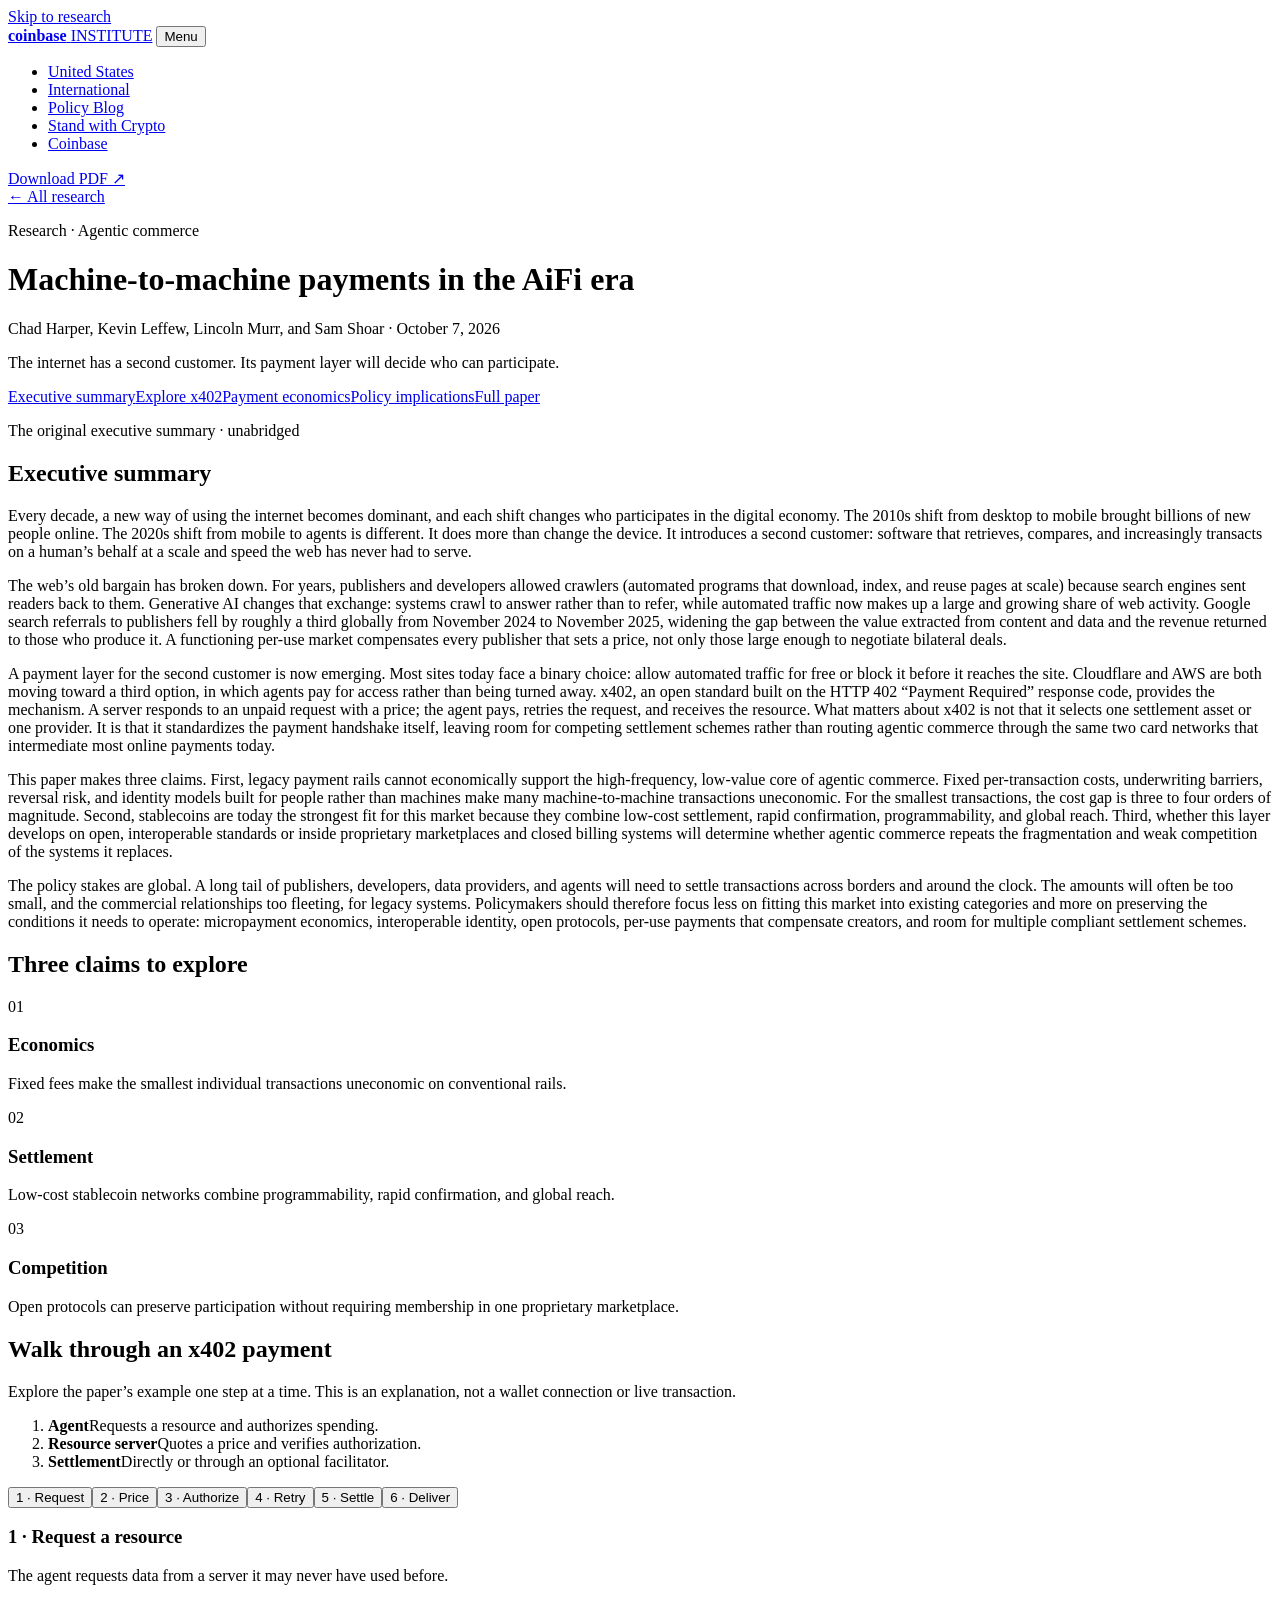
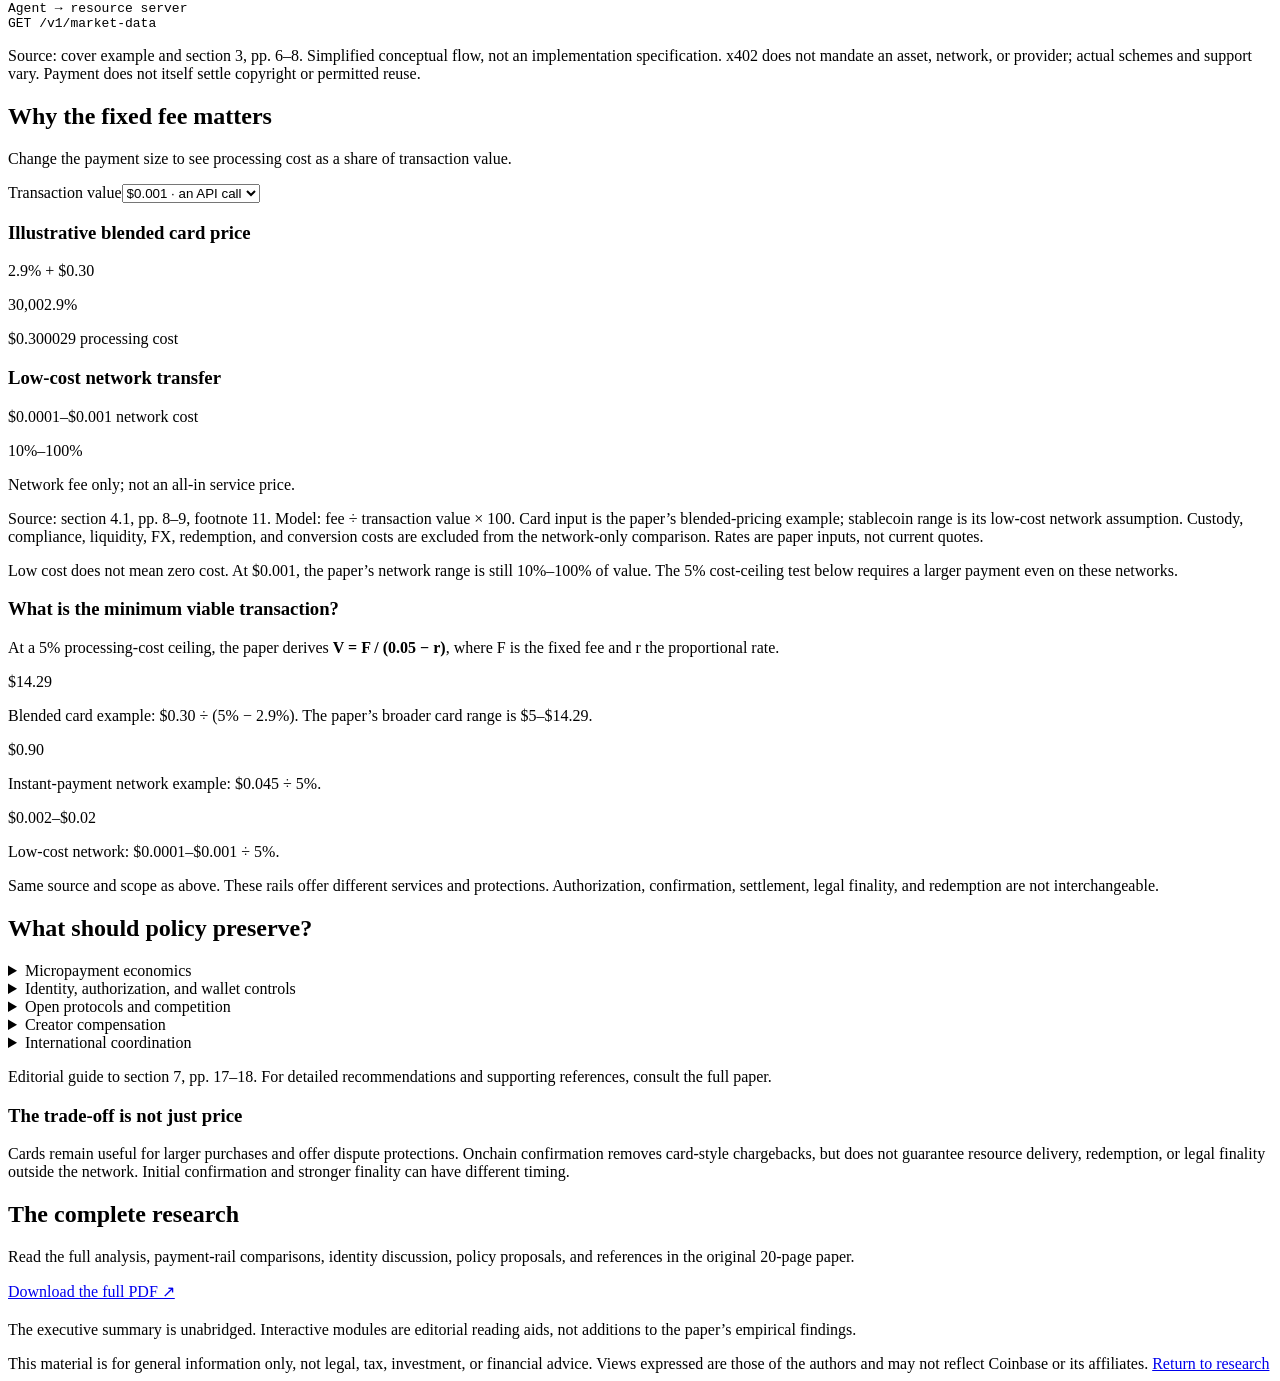
==== machine-to-machine-payments.html @ 58b58902 "Add files via upload" ====
<!doctype html>
<html lang="en"><head><meta charset="utf-8"><meta name="viewport" content="width=device-width,initial-scale=1"><title>Machine-to-machine payments | Coinbase Institute</title><link rel="stylesheet" href="assets/css/research.css"><script src="assets/js/research.js" defer></script></head><body>
<a class="skip" href="#main">Skip to research</a>
<header class="site-header">
    <a class="brand" href="index.html"><strong>coinbase</strong> <span>INSTITUTE</span></a>
    <button class="menu-toggle" type="button" aria-expanded="false" aria-controls="primaryNav">Menu</button>
    <nav id="primaryNav" aria-label="Main navigation"><ul>
        <li><a href="https://www.coinbase.com/public-policy/advocacy/united-states">United States</a></li>
        <li><a href="https://www.coinbase.com/public-policy/advocacy/international">International</a></li>
        <li><a href="https://www.coinbase.com/blog/landing/policy">Policy Blog</a></li>
        <li><a href="https://www.standwithcrypto.org/">Stand with Crypto</a></li>
        <li><a href="https://www.coinbase.com/">Coinbase</a></li>
    </ul></nav>
</header>
<div class="research-download"><a class="button" href="https://ctf-images-01.coinbasecdn.net/o10es7wu5gm1/2hzzz7Cb0TFfsec2shkXdT/d8122674fa97dd930ec75b16ccbdc026/10.05.research_CBI-machine-to-machine.pdf">Download PDF ↗</a></div>
<main id="main"><a href="index.html">← All research</a><p class="eyebrow">Research · Agentic commerce</p><h1>Machine-to-machine payments in the AiFi era</h1><p class="meta">Chad Harper, Kevin Leffew, Lincoln Murr, and Sam Shoar · October 7, 2026</p><p class="lede">The internet has a second customer. Its payment layer will decide who can participate.</p><nav aria-label="Article sections"><a href="#summary">Executive summary</a><a href="#handshake">Explore x402</a><a href="#economics">Payment economics</a><a href="#policy">Policy implications</a><a href="#paper">Full paper</a></nav>
<section id="summary" class="reading"><p class="eyebrow">The original executive summary · unabridged</p><h2>Executive summary</h2>
<p>Every decade, a new way of using the internet becomes dominant, and each shift changes who participates in the digital economy. The 2010s shift from desktop to mobile brought billions of new people online. The 2020s shift from mobile to agents is different. It does more than change the device. It introduces a second customer: software that retrieves, compares, and increasingly transacts on a human’s behalf at a scale and speed the web has never had to serve.</p>
<p>The web’s old bargain has broken down. For years, publishers and developers allowed crawlers (automated programs that download, index, and reuse pages at scale) because search engines sent readers back to them. Generative AI changes that exchange: systems crawl to answer rather than to refer, while automated traffic now makes up a large and growing share of web activity. Google search referrals to publishers fell by roughly a third globally from November 2024 to November 2025, widening the gap between the value extracted from content and data and the revenue returned to those who produce it. A functioning per-use market compensates every publisher that sets a price, not only those large enough to negotiate bilateral deals.</p>
<p>A payment layer for the second customer is now emerging. Most sites today face a binary choice: allow automated traffic for free or block it before it reaches the site. Cloudflare and AWS are both moving toward a third option, in which agents pay for access rather than being turned away. x402, an open standard built on the HTTP 402 “Payment Required” response code, provides the mechanism. A server responds to an unpaid request with a price; the agent pays, retries the request, and receives the resource. What matters about x402 is not that it selects one settlement asset or one provider. It is that it standardizes the payment handshake itself, leaving room for competing settlement schemes rather than routing agentic commerce through the same two card networks that intermediate most online payments today.</p>
<p>This paper makes three claims. First, legacy payment rails cannot economically support the high-frequency, low-value core of agentic commerce. Fixed per-transaction costs, underwriting barriers, reversal risk, and identity models built for people rather than machines make many machine-to-machine transactions uneconomic. For the smallest transactions, the cost gap is three to four orders of magnitude. Second, stablecoins are today the strongest fit for this market because they combine low-cost settlement, rapid confirmation, programmability, and global reach. Third, whether this layer develops on open, interoperable standards or inside proprietary marketplaces and closed billing systems will determine whether agentic commerce repeats the fragmentation and weak competition of the systems it replaces.</p>
<p>The policy stakes are global. A long tail of publishers, developers, data providers, and agents will need to settle transactions across borders and around the clock. The amounts will often be too small, and the commercial relationships too fleeting, for legacy systems. Policymakers should therefore focus less on fitting this market into existing categories and more on preserving the conditions it needs to operate: micropayment economics, interoperable identity, open protocols, per-use payments that compensate creators, and room for multiple compliant settlement schemes.</p></section>
<section><h2>Three claims to explore</h2><div class="grid"><div class="panel"><span class="stat">01</span><h3>Economics</h3><p>Fixed fees make the smallest individual transactions uneconomic on conventional rails.</p></div><div class="panel"><span class="stat">02</span><h3>Settlement</h3><p>Low-cost stablecoin networks combine programmability, rapid confirmation, and global reach.</p></div><div class="panel"><span class="stat">03</span><h3>Competition</h3><p>Open protocols can preserve participation without requiring membership in one proprietary marketplace.</p></div></div></section>
<section id="handshake"><h2>Walk through an x402 payment</h2><p>Explore the paper’s example one step at a time. This is an explanation, not a wallet connection or live transaction.</p><ol class="flow"><li><strong>Agent</strong>Requests a resource and authorizes spending.</li><li><strong>Resource server</strong>Quotes a price and verifies authorization.</li><li><strong>Settlement</strong>Directly or through an optional facilitator.</li></ol><div class="panel tinted"><div class="choices" role="group" aria-label="Payment handshake steps"><button data-step="0" aria-pressed="true">1 · Request</button><button data-step="1" aria-pressed="false">2 · Price</button><button data-step="2" aria-pressed="false">3 · Authorize</button><button data-step="3" aria-pressed="false">4 · Retry</button><button data-step="4" aria-pressed="false">5 · Settle</button><button data-step="5" aria-pressed="false">6 · Deliver</button></div><div id="step-result" aria-live="polite"><h3>1 · Request a resource</h3><p>The agent requests data from a server it may never have used before.</p><pre>Agent → resource server
GET /v1/market-data</pre></div><p class="source">Source: cover example and section 3, pp. 6–8. Simplified conceptual flow, not an implementation specification. x402 does not mandate an asset, network, or provider; actual schemes and support vary. Payment does not itself settle copyright or permitted reuse.</p></div></section>
<section id="economics"><h2>Why the fixed fee matters</h2><div class="panel"><p>Change the payment size to see processing cost as a share of transaction value.</p><label for="payment-size">Transaction value<select id="payment-size"><option value="0.001">$0.001 · an API call</option><option value="0.01">$0.01</option><option value="0.1">$0.10</option><option value="1">$1</option><option value="10">$10</option><option value="60">$60 · a purchase</option></select></label><div class="two"><div><h3>Illustrative blended card price</h3><p>2.9% + $0.30</p><output class="result" id="card-share">30,002.9%</output><p id="card-fee">$0.300029 processing cost</p></div><div><h3>Low-cost network transfer</h3><p>$0.0001–$0.001 network cost</p><output class="result" id="network-share">10%–100%</output><p>Network fee only; not an all-in service price.</p></div></div><p class="source">Source: section 4.1, pp. 8–9, footnote 11. Model: fee ÷ transaction value × 100. Card input is the paper’s blended-pricing example; stablecoin range is its low-cost network assumption. Custody, compliance, liquidity, FX, redemption, and conversion costs are excluded from the network-only comparison. Rates are paper inputs, not current quotes.</p><p class="note">Low cost does not mean zero cost. At $0.001, the paper’s network range is still 10%–100% of value. The 5% cost-ceiling test below requires a larger payment even on these networks.</p></div><h3>What is the minimum viable transaction?</h3><p>At a 5% processing-cost ceiling, the paper derives <strong>V = F / (0.05 − r)</strong>, where F is the fixed fee and r the proportional rate.</p><div class="grid"><div class="panel"><span class="stat">$14.29</span><p>Blended card example: $0.30 ÷ (5% − 2.9%). The paper’s broader card range is $5–$14.29.</p></div><div class="panel"><span class="stat">$0.90</span><p>Instant-payment network example: $0.045 ÷ 5%.</p></div><div class="panel"><span class="stat">$0.002–$0.02</span><p>Low-cost network: $0.0001–$0.001 ÷ 5%.</p></div></div><p class="source">Same source and scope as above. These rails offer different services and protections. Authorization, confirmation, settlement, legal finality, and redemption are not interchangeable.</p></section>
<section id="policy" class="reading"><h2>What should policy preserve?</h2><details><summary>Micropayment economics</summary><p>Preserve viable per-use transactions rather than importing fixed costs and relationship requirements from higher-value commerce.</p></details><details><summary>Identity, authorization, and wallet controls</summary><p>Build compliance around the principal, the agent’s mandate, and bounded spending authority. A low network fee does not remove legal obligations.</p></details><details><summary>Open protocols and competition</summary><p>Keep payment handshakes interoperable and discovery accessible across providers. Open protocols should allow multiple compliant settlement schemes.</p></details><details><summary>Creator compensation</summary><p>Per-use payments can compensate publishers and developers that authorize access, including those too small for bilateral licensing deals.</p></details><details><summary>International coordination</summary><p>Coordinate early so cross-border standards do not default to incompatible proprietary billing systems.</p></details><p class="source">Editorial guide to section 7, pp. 17–18. For detailed recommendations and supporting references, consult the full paper.</p><h3>The trade-off is not just price</h3><p>Cards remain useful for larger purchases and offer dispute protections. Onchain confirmation removes card-style chargebacks, but does not guarantee resource delivery, redemption, or legal finality outside the network. Initial confirmation and stronger finality can have different timing.</p></section>
<section id="paper" class="download"><h2>The complete research</h2><p>Read the full analysis, payment-rail comparisons, identity discussion, policy proposals, and references in the original 20-page paper.</p><a class="button" href="https://ctf-images-01.coinbasecdn.net/o10es7wu5gm1/2hzzz7Cb0TFfsec2shkXdT/d8122674fa97dd930ec75b16ccbdc026/10.05.research_CBI-machine-to-machine.pdf">Download the full PDF ↗</a><p style="margin-top:20px">The executive summary is unabridged. Interactive modules are editorial reading aids, not additions to the paper’s empirical findings.</p></section></main><footer>This material is for general information only, not legal, tax, investment, or financial advice. Views expressed are those of the authors and may not reflect Coinbase or its affiliates. <a href="index.html">Return to research</a></footer></body></html>
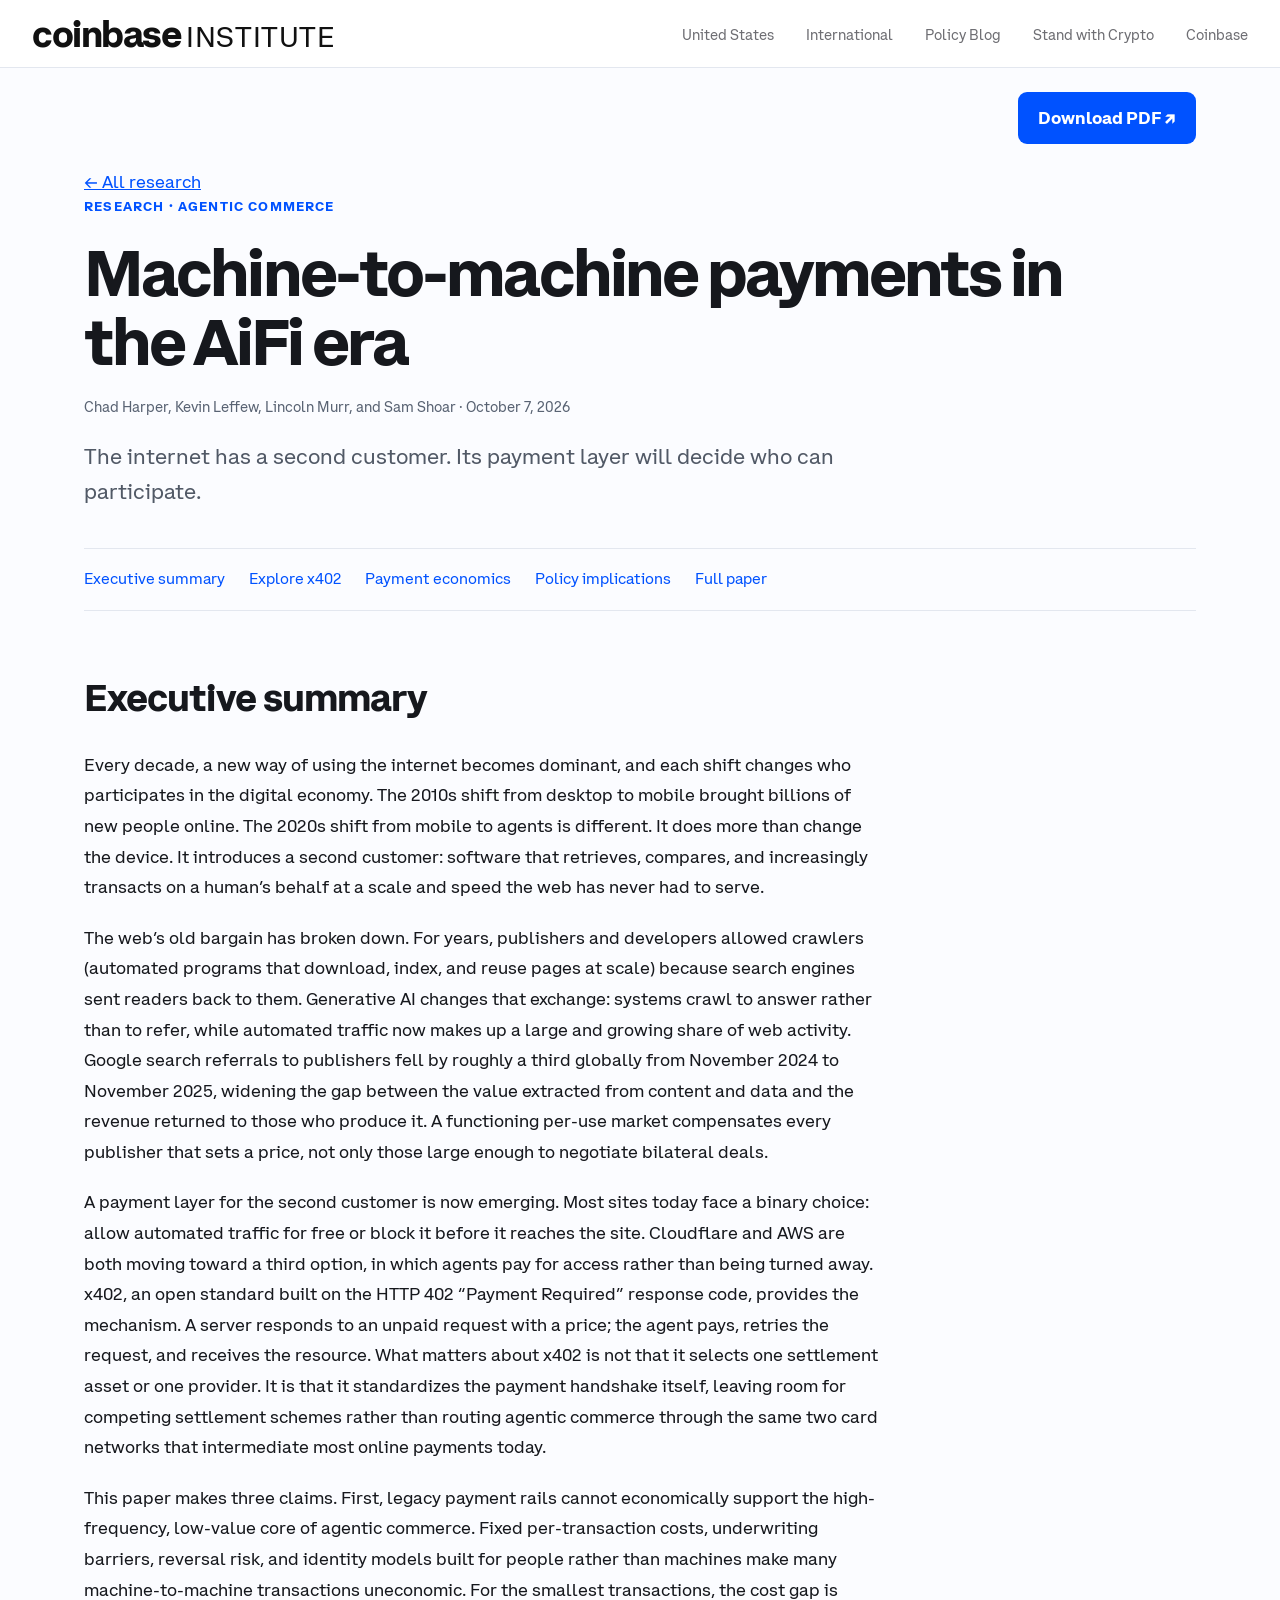
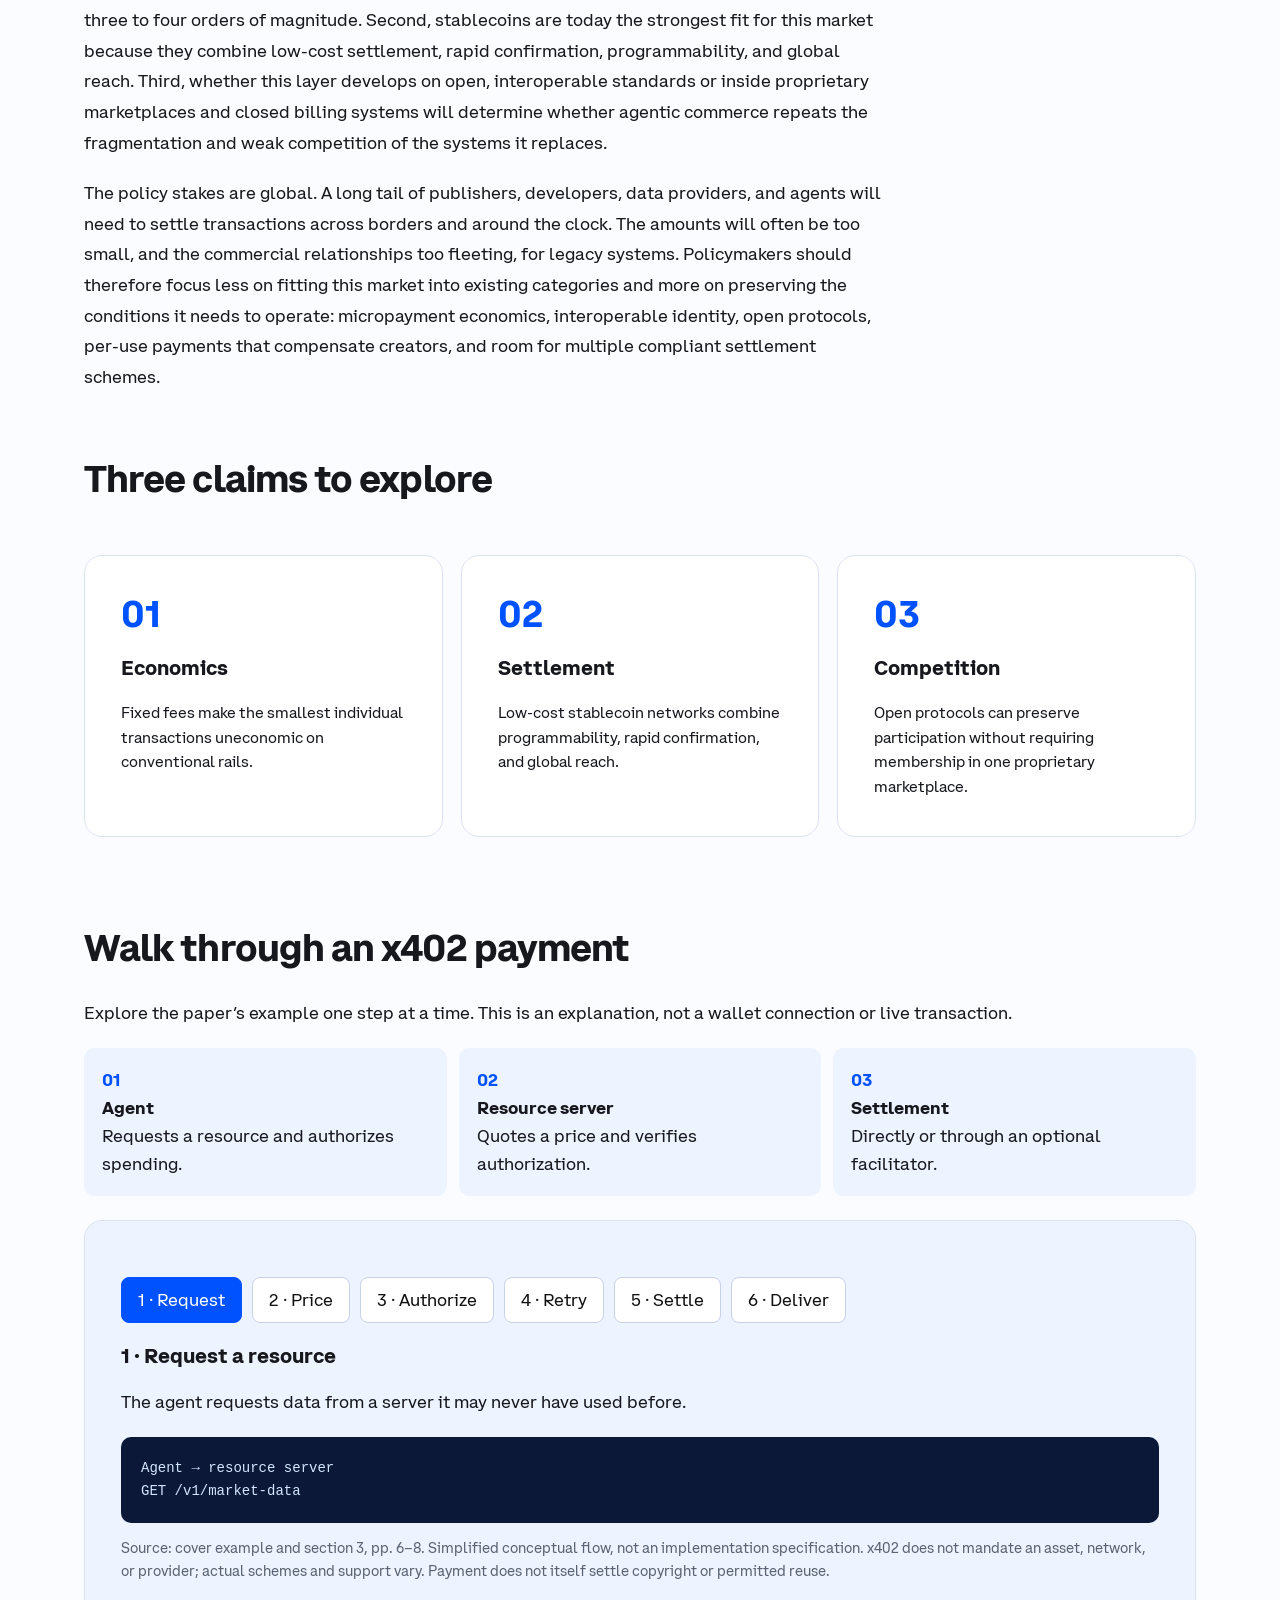
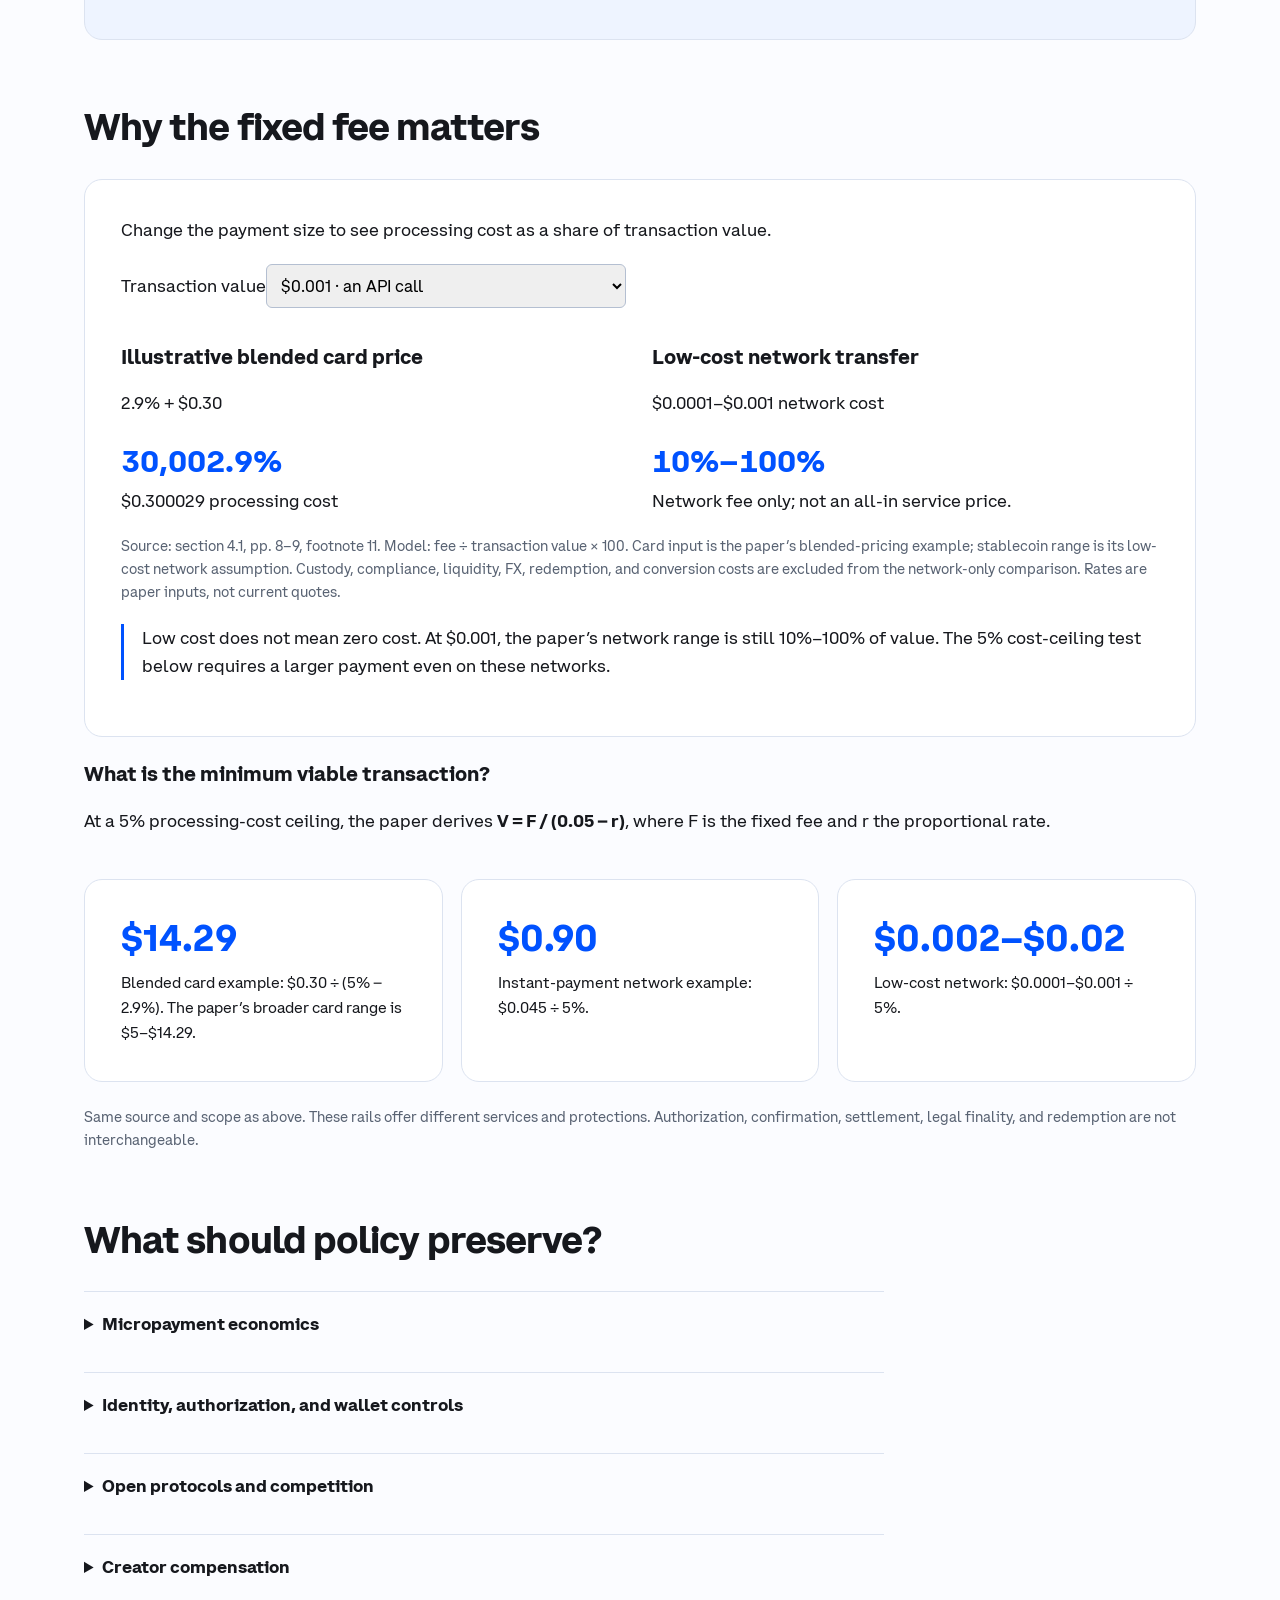
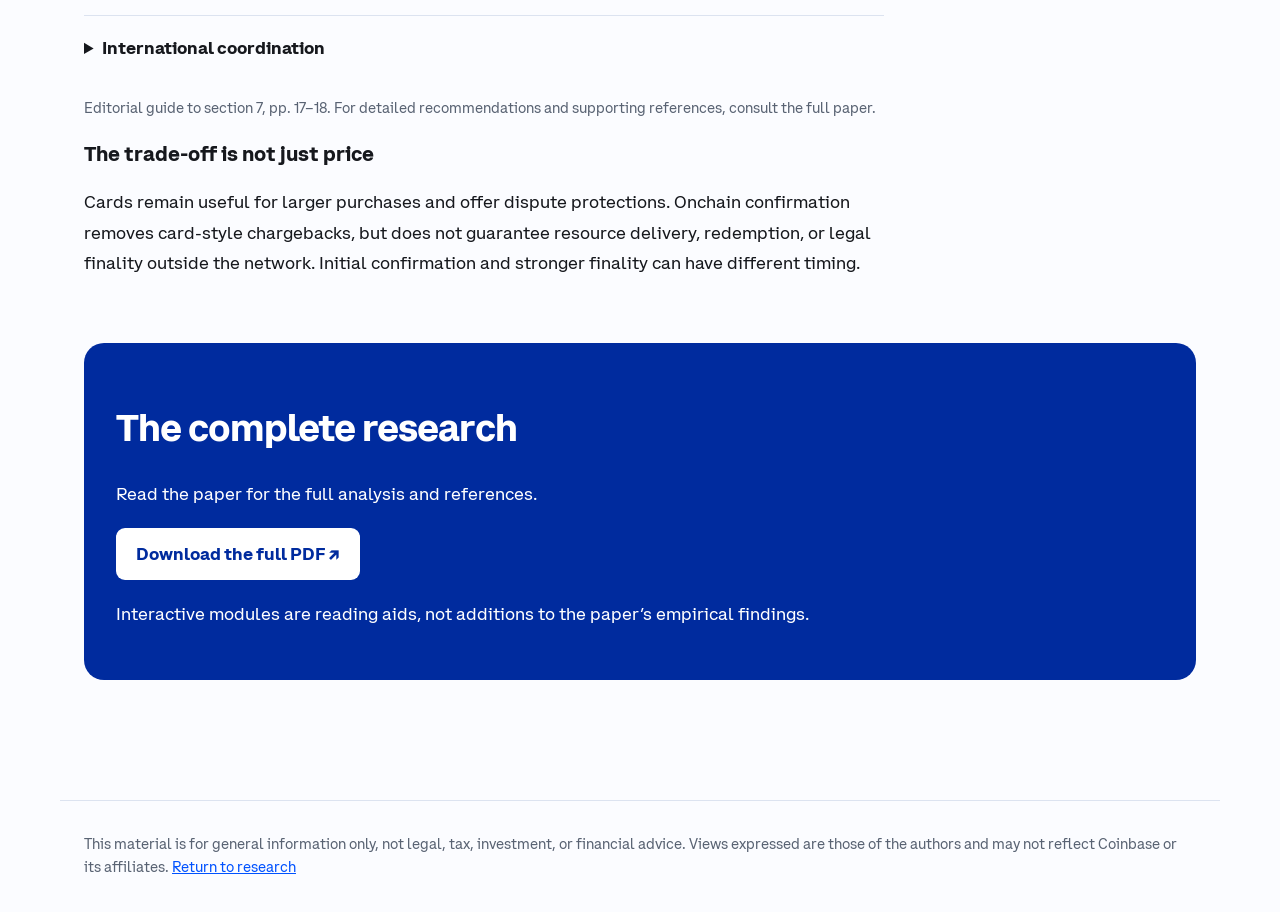
==== commit 9b4d7fa2: "Update machine-to-machine-payments.html" ====
--- a/machine-to-machine-payments.html
+++ b/machine-to-machine-payments.html
@@ -14,7 +14,7 @@
 </header>
 <div class="research-download"><a class="button" href="https://ctf-images-01.coinbasecdn.net/o10es7wu5gm1/2hzzz7Cb0TFfsec2shkXdT/d8122674fa97dd930ec75b16ccbdc026/10.05.research_CBI-machine-to-machine.pdf">Download PDF ↗</a></div>
 <main id="main"><a href="index.html">← All research</a><p class="eyebrow">Research · Agentic commerce</p><h1>Machine-to-machine payments in the AiFi era</h1><p class="meta">Chad Harper, Kevin Leffew, Lincoln Murr, and Sam Shoar · October 7, 2026</p><p class="lede">The internet has a second customer. Its payment layer will decide who can participate.</p><nav aria-label="Article sections"><a href="#summary">Executive summary</a><a href="#handshake">Explore x402</a><a href="#economics">Payment economics</a><a href="#policy">Policy implications</a><a href="#paper">Full paper</a></nav>
-<section id="summary" class="reading"><p class="eyebrow">The original executive summary · unabridged</p><h2>Executive summary</h2>
+<section id="summary" class="reading"><h2>Executive summary</h2>
 <p>Every decade, a new way of using the internet becomes dominant, and each shift changes who participates in the digital economy. The 2010s shift from desktop to mobile brought billions of new people online. The 2020s shift from mobile to agents is different. It does more than change the device. It introduces a second customer: software that retrieves, compares, and increasingly transacts on a human’s behalf at a scale and speed the web has never had to serve.</p>
 <p>The web’s old bargain has broken down. For years, publishers and developers allowed crawlers (automated programs that download, index, and reuse pages at scale) because search engines sent readers back to them. Generative AI changes that exchange: systems crawl to answer rather than to refer, while automated traffic now makes up a large and growing share of web activity. Google search referrals to publishers fell by roughly a third globally from November 2024 to November 2025, widening the gap between the value extracted from content and data and the revenue returned to those who produce it. A functioning per-use market compensates every publisher that sets a price, not only those large enough to negotiate bilateral deals.</p>
 <p>A payment layer for the second customer is now emerging. Most sites today face a binary choice: allow automated traffic for free or block it before it reaches the site. Cloudflare and AWS are both moving toward a third option, in which agents pay for access rather than being turned away. x402, an open standard built on the HTTP 402 “Payment Required” response code, provides the mechanism. A server responds to an unpaid request with a price; the agent pays, retries the request, and receives the resource. What matters about x402 is not that it selects one settlement asset or one provider. It is that it standardizes the payment handshake itself, leaving room for competing settlement schemes rather than routing agentic commerce through the same two card networks that intermediate most online payments today.</p>
@@ -25,4 +25,4 @@
 GET /v1/market-data</pre></div><p class="source">Source: cover example and section 3, pp. 6–8. Simplified conceptual flow, not an implementation specification. x402 does not mandate an asset, network, or provider; actual schemes and support vary. Payment does not itself settle copyright or permitted reuse.</p></div></section>
 <section id="economics"><h2>Why the fixed fee matters</h2><div class="panel"><p>Change the payment size to see processing cost as a share of transaction value.</p><label for="payment-size">Transaction value<select id="payment-size"><option value="0.001">$0.001 · an API call</option><option value="0.01">$0.01</option><option value="0.1">$0.10</option><option value="1">$1</option><option value="10">$10</option><option value="60">$60 · a purchase</option></select></label><div class="two"><div><h3>Illustrative blended card price</h3><p>2.9% + $0.30</p><output class="result" id="card-share">30,002.9%</output><p id="card-fee">$0.300029 processing cost</p></div><div><h3>Low-cost network transfer</h3><p>$0.0001–$0.001 network cost</p><output class="result" id="network-share">10%–100%</output><p>Network fee only; not an all-in service price.</p></div></div><p class="source">Source: section 4.1, pp. 8–9, footnote 11. Model: fee ÷ transaction value × 100. Card input is the paper’s blended-pricing example; stablecoin range is its low-cost network assumption. Custody, compliance, liquidity, FX, redemption, and conversion costs are excluded from the network-only comparison. Rates are paper inputs, not current quotes.</p><p class="note">Low cost does not mean zero cost. At $0.001, the paper’s network range is still 10%–100% of value. The 5% cost-ceiling test below requires a larger payment even on these networks.</p></div><h3>What is the minimum viable transaction?</h3><p>At a 5% processing-cost ceiling, the paper derives <strong>V = F / (0.05 − r)</strong>, where F is the fixed fee and r the proportional rate.</p><div class="grid"><div class="panel"><span class="stat">$14.29</span><p>Blended card example: $0.30 ÷ (5% − 2.9%). The paper’s broader card range is $5–$14.29.</p></div><div class="panel"><span class="stat">$0.90</span><p>Instant-payment network example: $0.045 ÷ 5%.</p></div><div class="panel"><span class="stat">$0.002–$0.02</span><p>Low-cost network: $0.0001–$0.001 ÷ 5%.</p></div></div><p class="source">Same source and scope as above. These rails offer different services and protections. Authorization, confirmation, settlement, legal finality, and redemption are not interchangeable.</p></section>
 <section id="policy" class="reading"><h2>What should policy preserve?</h2><details><summary>Micropayment economics</summary><p>Preserve viable per-use transactions rather than importing fixed costs and relationship requirements from higher-value commerce.</p></details><details><summary>Identity, authorization, and wallet controls</summary><p>Build compliance around the principal, the agent’s mandate, and bounded spending authority. A low network fee does not remove legal obligations.</p></details><details><summary>Open protocols and competition</summary><p>Keep payment handshakes interoperable and discovery accessible across providers. Open protocols should allow multiple compliant settlement schemes.</p></details><details><summary>Creator compensation</summary><p>Per-use payments can compensate publishers and developers that authorize access, including those too small for bilateral licensing deals.</p></details><details><summary>International coordination</summary><p>Coordinate early so cross-border standards do not default to incompatible proprietary billing systems.</p></details><p class="source">Editorial guide to section 7, pp. 17–18. For detailed recommendations and supporting references, consult the full paper.</p><h3>The trade-off is not just price</h3><p>Cards remain useful for larger purchases and offer dispute protections. Onchain confirmation removes card-style chargebacks, but does not guarantee resource delivery, redemption, or legal finality outside the network. Initial confirmation and stronger finality can have different timing.</p></section>
-<section id="paper" class="download"><h2>The complete research</h2><p>Read the full analysis, payment-rail comparisons, identity discussion, policy proposals, and references in the original 20-page paper.</p><a class="button" href="https://ctf-images-01.coinbasecdn.net/o10es7wu5gm1/2hzzz7Cb0TFfsec2shkXdT/d8122674fa97dd930ec75b16ccbdc026/10.05.research_CBI-machine-to-machine.pdf">Download the full PDF ↗</a><p style="margin-top:20px">The executive summary is unabridged. Interactive modules are editorial reading aids, not additions to the paper’s empirical findings.</p></section></main><footer>This material is for general information only, not legal, tax, investment, or financial advice. Views expressed are those of the authors and may not reflect Coinbase or its affiliates. <a href="index.html">Return to research</a></footer></body></html>
+<section id="paper" class="download"><h2>The complete research</h2><p>Read the paper for the full analysis and references.</p><a class="button" href="https://ctf-images-01.coinbasecdn.net/o10es7wu5gm1/2hzzz7Cb0TFfsec2shkXdT/d8122674fa97dd930ec75b16ccbdc026/10.05.research_CBI-machine-to-machine.pdf">Download the full PDF ↗</a><p style="margin-top:20px">Interactive modules are reading aids, not additions to the paper’s empirical findings.</p></section></main><footer>This material is for general information only, not legal, tax, investment, or financial advice. Views expressed are those of the authors and may not reflect Coinbase or its affiliates. <a href="index.html">Return to research</a></footer></body></html>
--- a/assets/css/research.css
+++ b/assets/css/research.css
@@ -0,0 +1,24 @@
+@font-face{font-family:Coinbase;src:url('../../fonts/Coinbase_Sans-Regular-web-1.32.ttf')}
+@font-face{font-family:Coinbase;src:url('../../fonts/Coinbase_Sans-Bold-web-1.32.ttf');font-weight:700}
+*{box-sizing:border-box}html{scroll-behavior:smooth;scroll-padding-top:100px}body{margin:0;color:#16181d;background:#fbfcff;font:17px/1.65 Coinbase,system-ui,sans-serif}a{color:#0052ff}
+header{position:sticky;top:0;z-index:10;background:#ffffffed;backdrop-filter:blur(12px);border-bottom:1px solid #e3e7ef;padding:14px max(20px,calc((100vw - 1200px)/2));display:flex;align-items:center;justify-content:space-between;gap:16px}
+h1{font-size:clamp(2.2rem,5vw,4rem);line-height:1.08;letter-spacing:-.045em;max-width:1000px;margin:20px 0}h2{font-size:clamp(1.6rem,3vw,2.3rem);line-height:1.2;letter-spacing:-.025em}h3{line-height:1.3}p{margin:0 0 1.25rem}
+main{max-width:1160px;margin:auto;padding:56px 24px}.brand{color:#111;text-decoration:none;line-height:1.2}.brand strong{font-size:26px;letter-spacing:-1px}.brand span{font-size:16px}
+ .eyebrow{text-transform:uppercase;letter-spacing:.09em;color:#0052ff;font-size:13px;font-weight:700}.lede{font-size:21px;color:#515966;max-width:800px}.meta,.source{color:#596373;font-size:14px}
+ .button{display:inline-flex;align-items:center;justify-content:center;background:#0052ff;color:white;padding:12px 20px;border-radius:9px;text-decoration:none;font-weight:700;min-height:44px}.actions{display:flex;flex-wrap:wrap;align-items:center;gap:20px;margin:28px 0}
+nav{display:flex;flex-wrap:wrap;gap:10px 24px;border-block:1px solid #e3e7ef;padding:18px 0;margin:40px 0}nav a{font-size:15px;text-decoration:none}section{margin:64px 0}.reading{max-width:800px}.reading p{line-height:1.8}
+ .panel{background:white;border:1px solid #dce3f0;border-radius:18px;padding:clamp(20px,4vw,36px);margin:24px 0}.tinted{background:#eef4ff}.grid{display:grid;grid-template-columns:repeat(3,minmax(0,1fr));gap:18px}.stat{font-size:36px;font-weight:700;line-height:1.2;display:block;color:#0052ff}.grid p{margin:12px 0 0;font-size:15px}
+button,input,select{font:inherit}button{cursor:pointer;min-height:44px;border:1px solid #c8d2e5;border-radius:8px;padding:8px 16px;background:#fff;color:#111}button[aria-pressed=true]{background:#0052ff;color:#fff;border-color:#0052ff}.choices{display:flex;gap:10px;flex-wrap:wrap;margin:20px 0}label{display:block;margin:16px 0}
+input[type=range]{display:block;width:100%;margin:18px 0;accent-color:#0052ff;min-height:32px}input[type=number],select{padding:10px;border:1px solid #b4bfd1;border-radius:6px;width:100%;max-width:360px;font-size:16px}.result{font-size:30px;font-weight:700;color:#0052ff}
+ .flow{display:grid;grid-template-columns:repeat(3,minmax(0,1fr));gap:12px;list-style:none;padding:0;counter-reset:flow}.flow li{counter-increment:flow;background:#eef4ff;border-radius:10px;padding:18px}.flow li:before{content:counter(flow,decimal-leading-zero);display:block;font-weight:bold;color:#0052ff}.flow strong{display:block}
+details{border-top:1px solid #dce3f0;padding:18px 0}summary{cursor:pointer;font-weight:bold;min-height:44px}details p{margin:12px 0}.download{background:#002b9e;color:white;border-radius:20px;padding:32px}.download a{color:white}.download .button{background:white;color:#002b9e}
+footer{padding:32px 24px;border-top:1px solid #dce3f0;font-size:14px;color:#596373;max-width:1160px;margin:auto}.skip{position:absolute;left:10px;top:-100px}.skip:focus{top:10px;z-index:20;background:white;padding:10px}:focus-visible{outline:3px solid #0052ff;outline-offset:4px}
+pre{white-space:pre-wrap;overflow-wrap:anywhere;background:#0b1838;color:#d4e6ff;padding:20px;border-radius:10px;font-size:14px}.bar{height:22px;border-radius:4px;background:#0052ff;min-width:2px;margin:8px 0 18px}.bar.secondary{background:#8eb1ff}.two{display:grid;grid-template-columns:1fr 1fr;gap:24px}.note{border-left:3px solid #0052ff;padding-left:18px}output{font-variant-numeric:tabular-nums}section[id]{scroll-margin-top:100px}
+@media(max-width:650px){body{font-size:16px}header{padding:12px 16px}.brand strong{font-size:21px}.brand span{display:block;font-size:11px;letter-spacing:.12em}header .button{font-size:14px;padding:10px 14px}main{padding:32px 18px}.grid,.two,.flow{grid-template-columns:1fr}section{margin:44px 0}.lede{font-size:18px}.stat{font-size:30px}nav{margin:28px 0}.actions{gap:14px}}
+@media(prefers-reduced-motion:reduce){html{scroll-behavior:auto}}
+@media print{header{position:static}button,input,select,.skip{display:none}main{padding:0}.grid,.two{display:block}.panel{break-inside:avoid}a{color:#111}.download{background:white;color:#111}.download a{color:#111}}
+/* Shared Institute navigation, separate from the article section links. */
+.site-header{padding:12px 32px;gap:24px;line-height:1.4}.site-header .brand{display:flex;align-items:baseline;gap:.3rem;white-space:nowrap}.site-header .brand strong{font-size:36px;letter-spacing:-.04em}.site-header .brand span{display:inline;font-size:28px;letter-spacing:.02em}.site-header nav{margin:0;padding:0;border:0;display:block}.site-header ul{display:flex;gap:32px;list-style:none;margin:0;padding:0}.site-header nav a{font-size:.9rem;font-weight:500;color:#6e6e73;text-decoration:none}.site-header nav a:hover{color:#111}.menu-toggle{display:none}.research-download{max-width:1160px;margin:24px auto 0;padding:0 24px;display:flex;justify-content:flex-end}.research-download + main{padding-top:24px}
+@media(max-width:1100px){.site-header{flex-wrap:wrap;gap:12px}.site-header ul{flex-wrap:wrap;gap:8px 20px}}
+@media(max-width:768px){.site-header{padding:12px 16px;gap:8px}.site-header .brand strong{font-size:clamp(1.25rem,5vw,1.75rem)}.site-header .brand span{font-size:clamp(.875rem,3.6vw,1.25rem)}.menu-toggle{display:inline-flex;align-items:center;justify-content:center;min-width:44px;min-height:44px;padding:8px;border:1px solid #e5e5ea;background:white}.site-header nav{display:none;width:100%}.site-header nav.is-open{display:block}.site-header ul{flex-direction:column;gap:0}.site-header nav a{display:block;padding:12px 0;min-height:44px}.research-download{padding:0 18px;margin-top:18px}}
+@media print{.site-header nav,.menu-toggle,.research-download{display:none}}
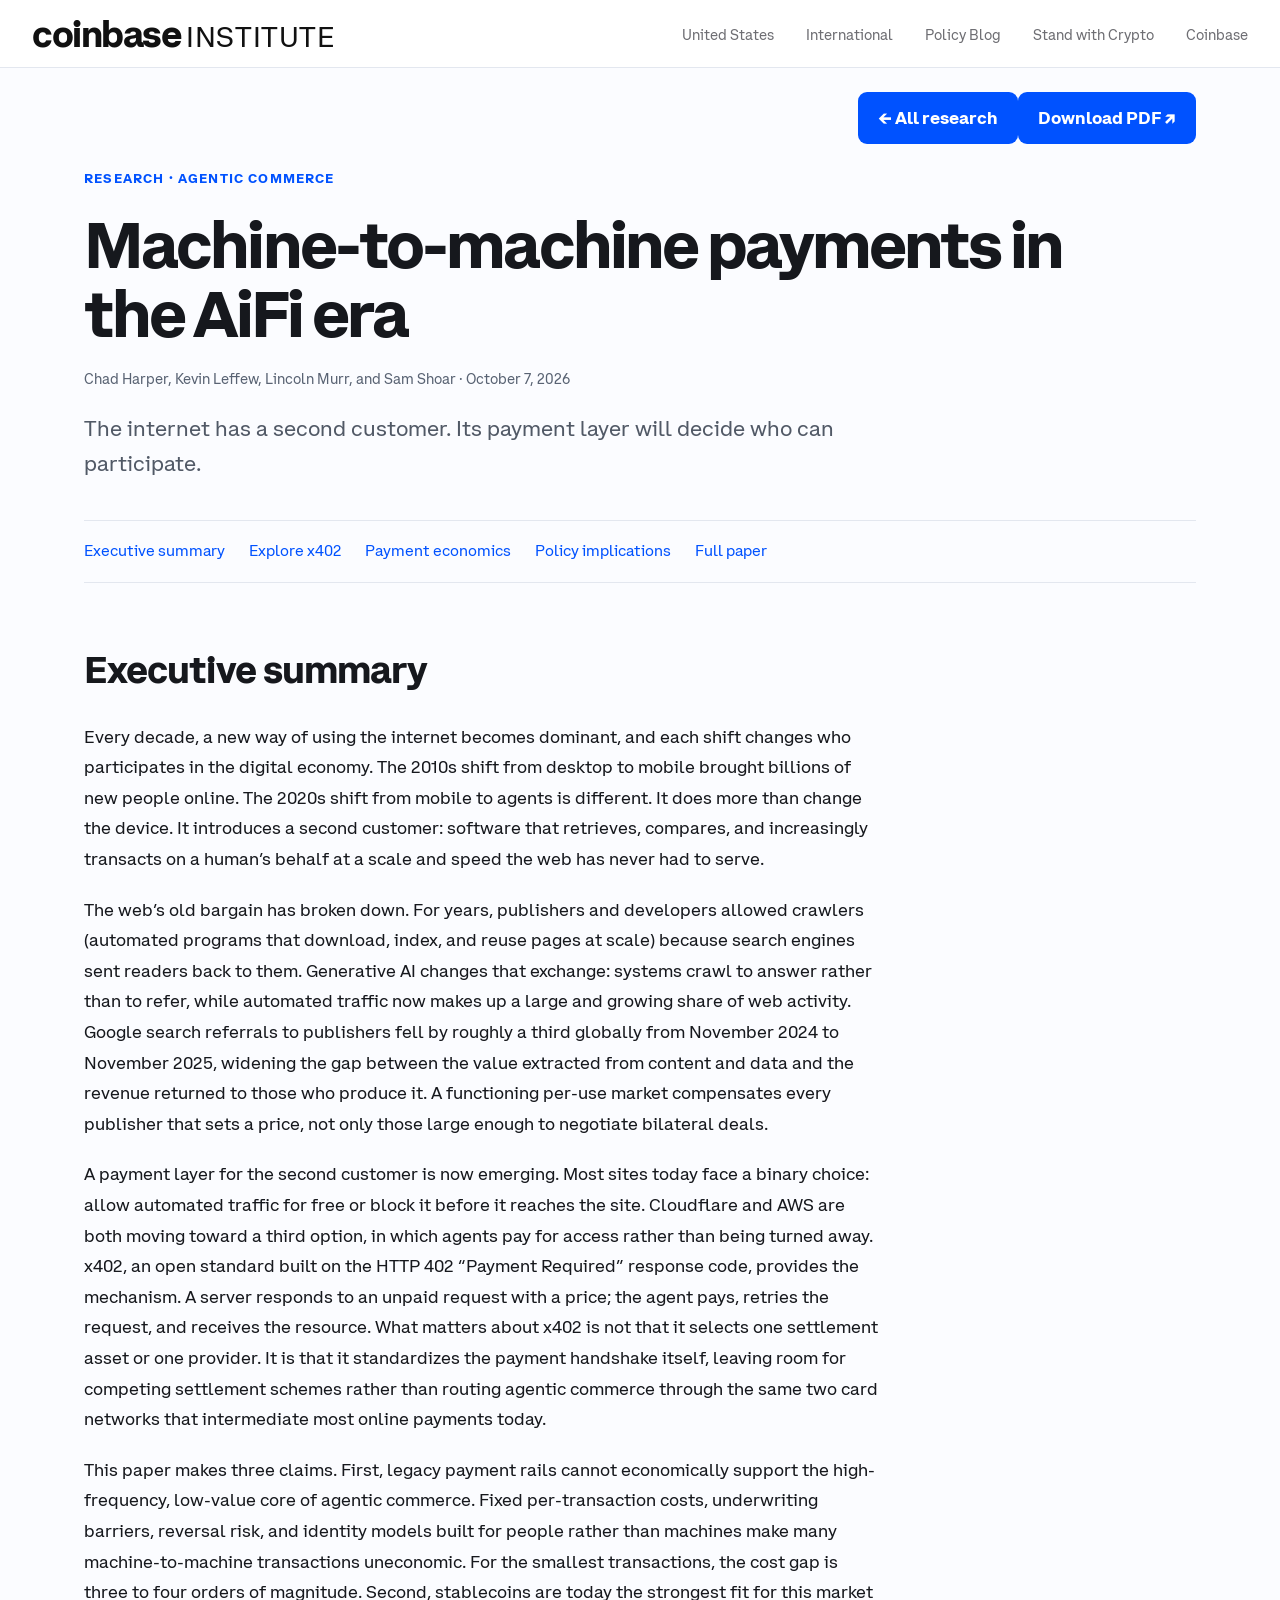
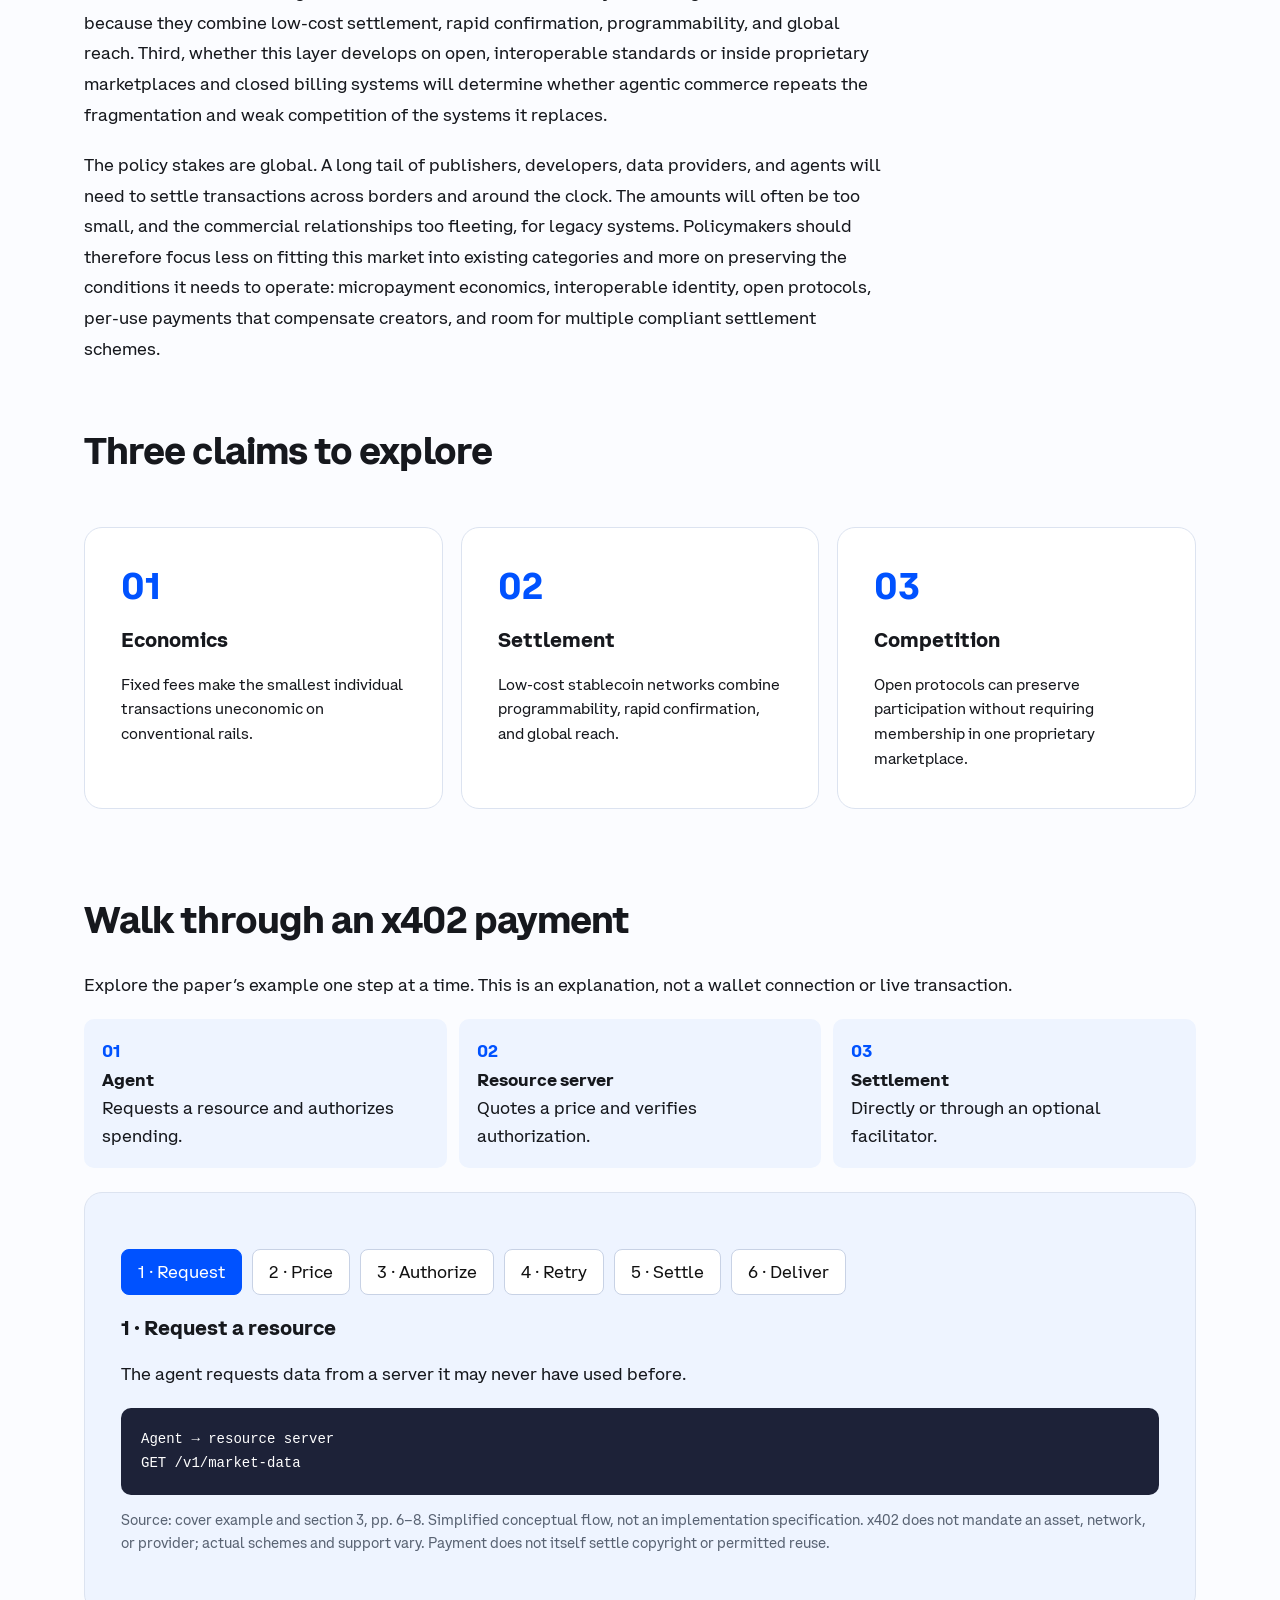
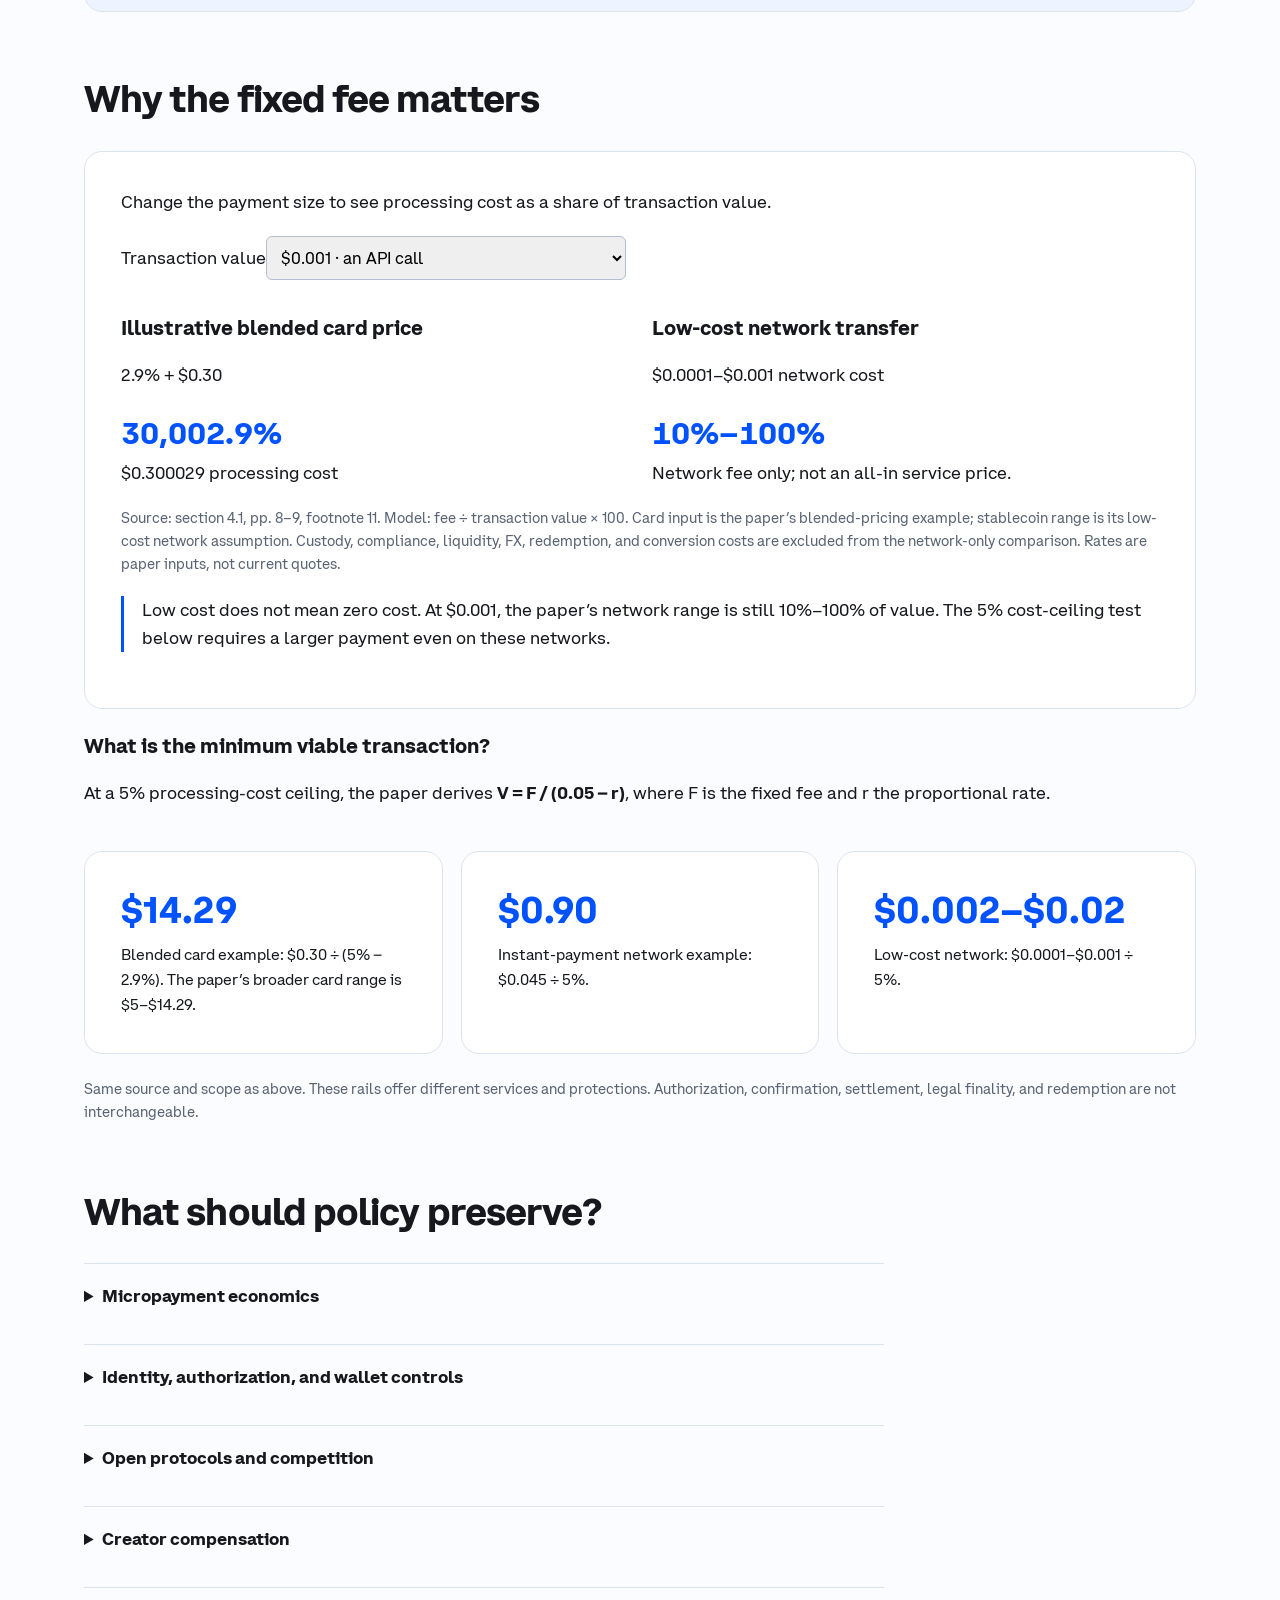
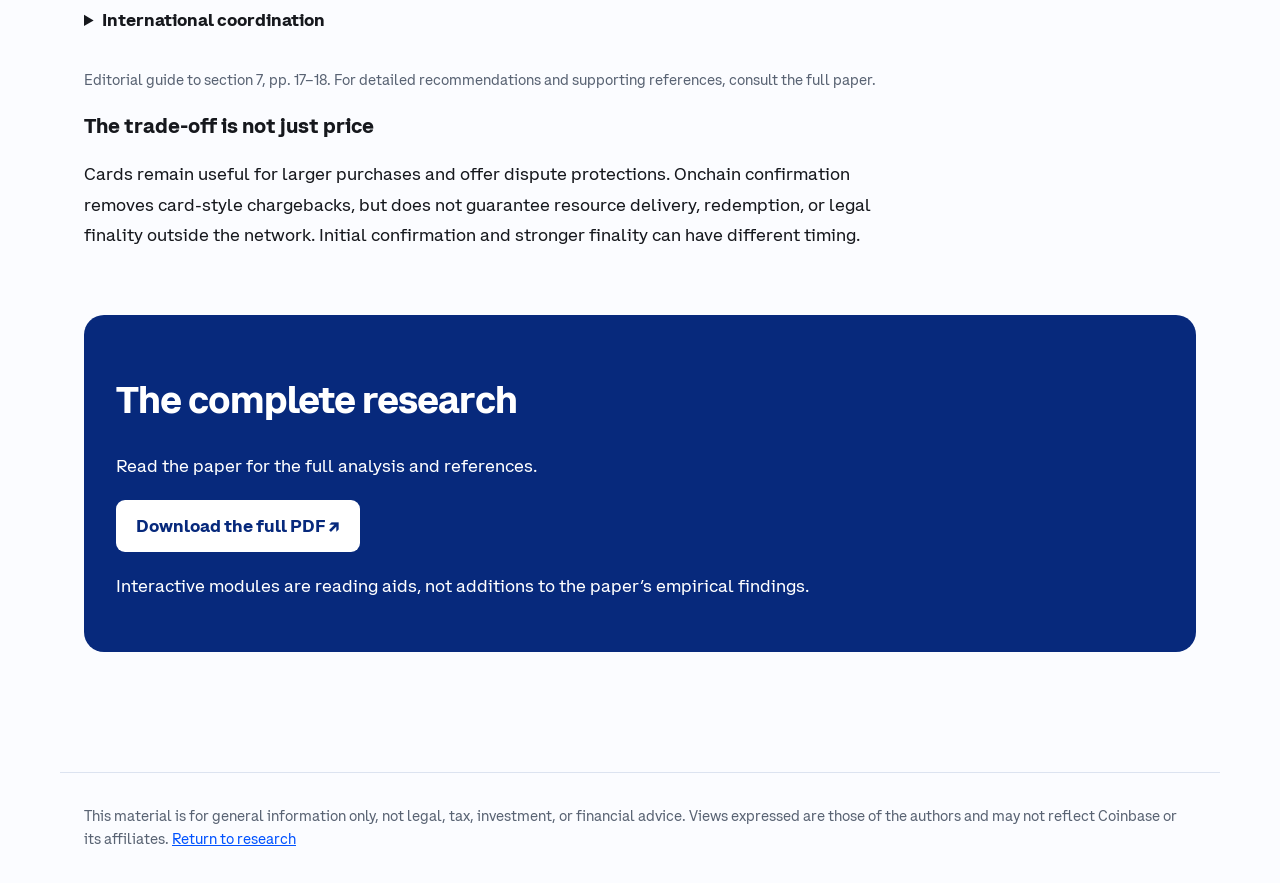
==== commit 9e277476: "Update machine-to-machine-payments.html" ====
--- a/machine-to-machine-payments.html
+++ b/machine-to-machine-payments.html
@@ -12,8 +12,8 @@
         <li><a href="https://www.coinbase.com/">Coinbase</a></li>
     </ul></nav>
 </header>
-<div class="research-download"><a class="button" href="https://ctf-images-01.coinbasecdn.net/o10es7wu5gm1/2hzzz7Cb0TFfsec2shkXdT/d8122674fa97dd930ec75b16ccbdc026/10.05.research_CBI-machine-to-machine.pdf">Download PDF ↗</a></div>
-<main id="main"><a href="index.html">← All research</a><p class="eyebrow">Research · Agentic commerce</p><h1>Machine-to-machine payments in the AiFi era</h1><p class="meta">Chad Harper, Kevin Leffew, Lincoln Murr, and Sam Shoar · October 7, 2026</p><p class="lede">The internet has a second customer. Its payment layer will decide who can participate.</p><nav aria-label="Article sections"><a href="#summary">Executive summary</a><a href="#handshake">Explore x402</a><a href="#economics">Payment economics</a><a href="#policy">Policy implications</a><a href="#paper">Full paper</a></nav>
+<div class="research-download"><a class="button" href="index.html">← All research</a><a class="button" href="https://ctf-images-01.coinbasecdn.net/o10es7wu5gm1/2hzzz7Cb0TFfsec2shkXdT/d8122674fa97dd930ec75b16ccbdc026/10.05.research_CBI-machine-to-machine.pdf">Download PDF ↗</a></div>
+<main id="main"><p class="eyebrow">Research · Agentic commerce</p><h1>Machine-to-machine payments in the AiFi era</h1><p class="meta">Chad Harper, Kevin Leffew, Lincoln Murr, and Sam Shoar · October 7, 2026</p><p class="lede">The internet has a second customer. Its payment layer will decide who can participate.</p><nav aria-label="Article sections"><a href="#summary">Executive summary</a><a href="#handshake">Explore x402</a><a href="#economics">Payment economics</a><a href="#policy">Policy implications</a><a href="#paper">Full paper</a></nav>
 <section id="summary" class="reading"><h2>Executive summary</h2>
 <p>Every decade, a new way of using the internet becomes dominant, and each shift changes who participates in the digital economy. The 2010s shift from desktop to mobile brought billions of new people online. The 2020s shift from mobile to agents is different. It does more than change the device. It introduces a second customer: software that retrieves, compares, and increasingly transacts on a human’s behalf at a scale and speed the web has never had to serve.</p>
 <p>The web’s old bargain has broken down. For years, publishers and developers allowed crawlers (automated programs that download, index, and reuse pages at scale) because search engines sent readers back to them. Generative AI changes that exchange: systems crawl to answer rather than to refer, while automated traffic now makes up a large and growing share of web activity. Google search referrals to publishers fell by roughly a third globally from November 2024 to November 2025, widening the gap between the value extracted from content and data and the revenue returned to those who produce it. A functioning per-use market compensates every publisher that sets a price, not only those large enough to negotiate bilateral deals.</p>
--- a/assets/css/research.css
+++ b/assets/css/research.css
@@ -22,3 +22,9 @@
 @media(max-width:1100px){.site-header{flex-wrap:wrap;gap:12px}.site-header ul{flex-wrap:wrap;gap:8px 20px}}
 @media(max-width:768px){.site-header{padding:12px 16px;gap:8px}.site-header .brand strong{font-size:clamp(1.25rem,5vw,1.75rem)}.site-header .brand span{font-size:clamp(.875rem,3.6vw,1.25rem)}.menu-toggle{display:inline-flex;align-items:center;justify-content:center;min-width:44px;min-height:44px;padding:8px;border:1px solid #e5e5ea;background:white}.site-header nav{display:none;width:100%}.site-header nav.is-open{display:block}.site-header ul{flex-direction:column;gap:0}.site-header nav a{display:block;padding:12px 0;min-height:44px}.research-download{padding:0 18px;margin-top:18px}}
 @media print{.site-header nav,.menu-toggle,.research-download{display:none}}
+/* Research return navigation is a distinct callout above the article metadata. */
+main > a[href="index.html"]{display:table;background:#0052FF;color:#fff;border-radius:8px;padding:10px 18px;min-height:44px;text-decoration:none;font-weight:700;margin-bottom:32px}
+main > a[href="index.html"]:hover{background:#1554F0}
+.download{background:#07297C}.download .button{color:#07297C}
+.bar.secondary{background:#99B0F3}pre{background:#1D2238;color:#fff}
+@media print{.download{background:white;color:#111}.download .button{color:#111}}
